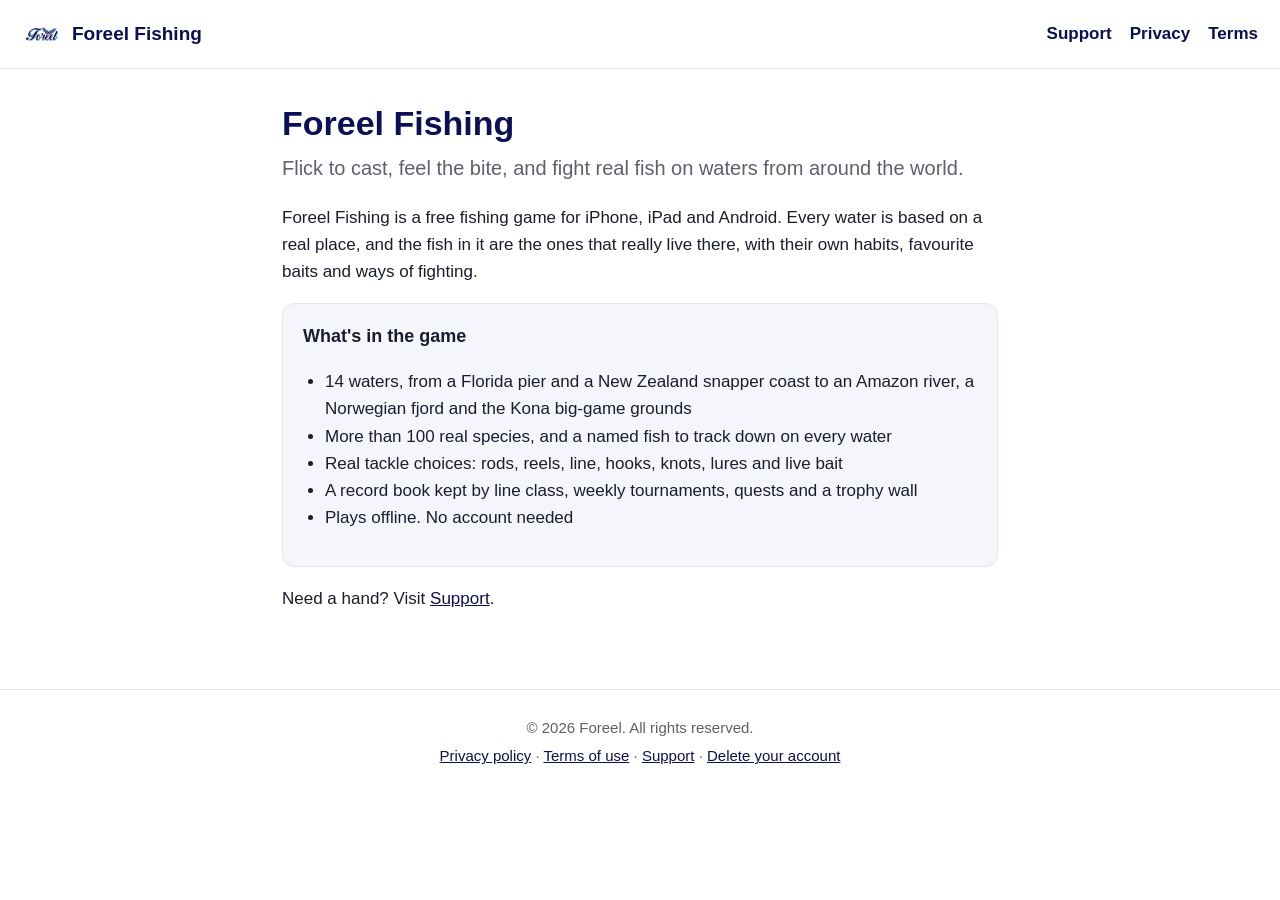
==== index.html @ 27846f2f "Foreel Fishing website: home, support, privacy, terms, account deletion, game config Co-Authored-By:" ====
<!DOCTYPE html>
<html lang="en">
<head>
<meta charset="utf-8">
<meta name="viewport" content="width=device-width, initial-scale=1">
<title>Foreel Fishing</title>
<meta name="description" content="A free fishing game for iPhone, iPad and Android, with real fish on real waters.">
<link rel="icon" href="icon.png">
<link rel="stylesheet" href="style.css">
</head>
<body>
<header>
  <a class="brand" href="index.html"><img src="icon.png" alt="" width="40" height="40">Foreel Fishing</a>
  <nav><a href="support.html">Support</a><a href="privacy.html">Privacy</a><a href="terms.html">Terms</a></nav>
</header>
<main>
<h1>Foreel Fishing</h1>
<p class="lead">Flick to cast, feel the bite, and fight real fish on waters from around the world.</p>
<p>Foreel Fishing is a free fishing game for iPhone, iPad and Android. Every water is based on a real place, and the
fish in it are the ones that really live there, with their own habits, favourite baits and ways of fighting.</p>
<div class="card">
<h3>What's in the game</h3>
<ul>
<li>14 waters, from a Florida pier and a New Zealand snapper coast to an Amazon river, a Norwegian fjord and the Kona big-game grounds</li>
<li>More than 100 real species, and a named fish to track down on every water</li>
<li>Real tackle choices: rods, reels, line, hooks, knots, lures and live bait</li>
<li>A record book kept by line class, weekly tournaments, quests and a trophy wall</li>
<li>Plays offline. No account needed</li>
</ul>
</div>
<p>Need a hand? Visit <a href="support.html">Support</a>.</p>

</main>
<footer>
  <p>&copy; 2026 Foreel. All rights reserved.</p>
  <p><a href="privacy.html">Privacy policy</a> &middot; <a href="terms.html">Terms of use</a> &middot; <a href="support.html">Support</a> &middot; <a href="delete-account.html">Delete your account</a></p>
</footer>
</body>
</html>
---- style.css ----
:root { --navy: #0b0f53; --ink: #1a1d2e; --muted: #5b6072; --line: #e3e5ee; --wash: #f5f6fb; }
* { box-sizing: border-box; }
body { margin: 0; font: 17px/1.6 -apple-system, "Segoe UI", Roboto, Helvetica, Arial, sans-serif; color: var(--ink); background: #fff; }
header { display: flex; flex-wrap: wrap; align-items: center; justify-content: space-between; gap: 12px; padding: 14px 22px; border-bottom: 1px solid var(--line); }
.brand { display: flex; align-items: center; gap: 10px; font-weight: 700; font-size: 19px; color: var(--navy); text-decoration: none; }
.brand img { border-radius: 9px; }
nav a { margin-left: 18px; color: var(--navy); text-decoration: none; font-weight: 600; }
nav a:first-child { margin-left: 0; }
main { max-width: 760px; margin: 0 auto; padding: 34px 22px 60px; }
h1 { font-size: 34px; line-height: 1.2; color: var(--navy); margin: 0 0 8px; }
h2 { font-size: 22px; color: var(--navy); margin: 34px 0 8px; }
h3 { font-size: 18px; margin: 22px 0 4px; }
p, li { color: var(--ink); }
.lead { font-size: 20px; color: var(--muted); margin-top: 0; }
.note { color: var(--muted); font-size: 15px; }
.card { background: var(--wash); border: 1px solid var(--line); border-radius: 12px; padding: 18px 20px; margin: 18px 0; }
.card h3 { margin-top: 0; }
ul { padding-left: 22px; }
a { color: var(--navy); }
table { border-collapse: collapse; width: 100%; margin: 12px 0; font-size: 16px; }
th, td { text-align: left; vertical-align: top; padding: 9px 10px; border-bottom: 1px solid var(--line); }
th { color: var(--navy); }
footer { border-top: 1px solid var(--line); padding: 22px; text-align: center; color: var(--muted); font-size: 15px; }
footer p { margin: 4px 0; color: var(--muted); }
@media (max-width: 520px) { h1 { font-size: 28px; } nav a { margin-left: 12px; } }
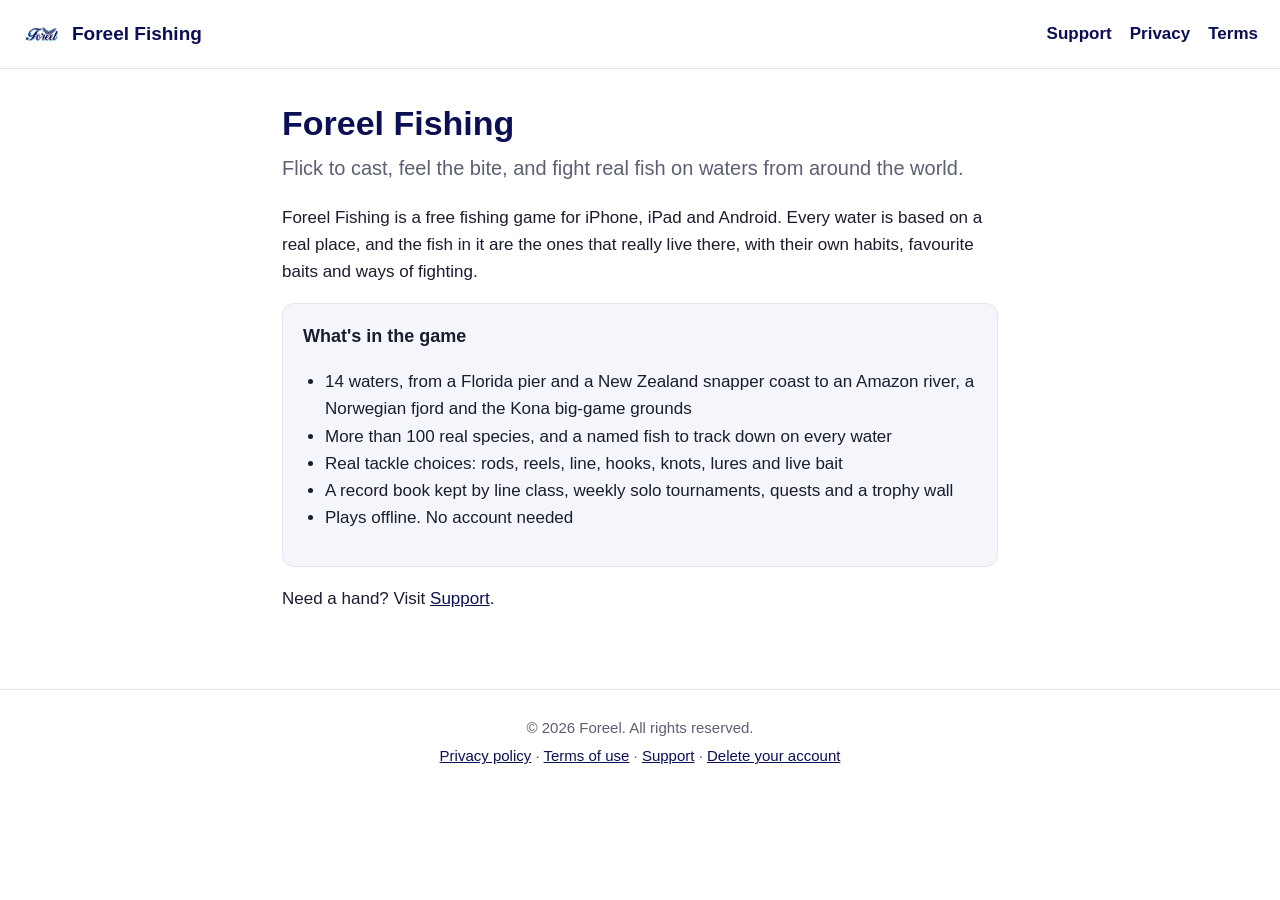
==== commit f833552f: "Legal pages update: ACL-safe terms, Apple EULA terms, GDPR/OAIC privacy details, young-player mode w" ====
--- a/index.html
+++ b/index.html
@@ -24,7 +24,7 @@
 <li>14 waters, from a Florida pier and a New Zealand snapper coast to an Amazon river, a Norwegian fjord and the Kona big-game grounds</li>
 <li>More than 100 real species, and a named fish to track down on every water</li>
 <li>Real tackle choices: rods, reels, line, hooks, knots, lures and live bait</li>
-<li>A record book kept by line class, weekly tournaments, quests and a trophy wall</li>
+<li>A record book kept by line class, weekly solo tournaments, quests and a trophy wall</li>
 <li>Plays offline. No account needed</li>
 </ul>
 </div>
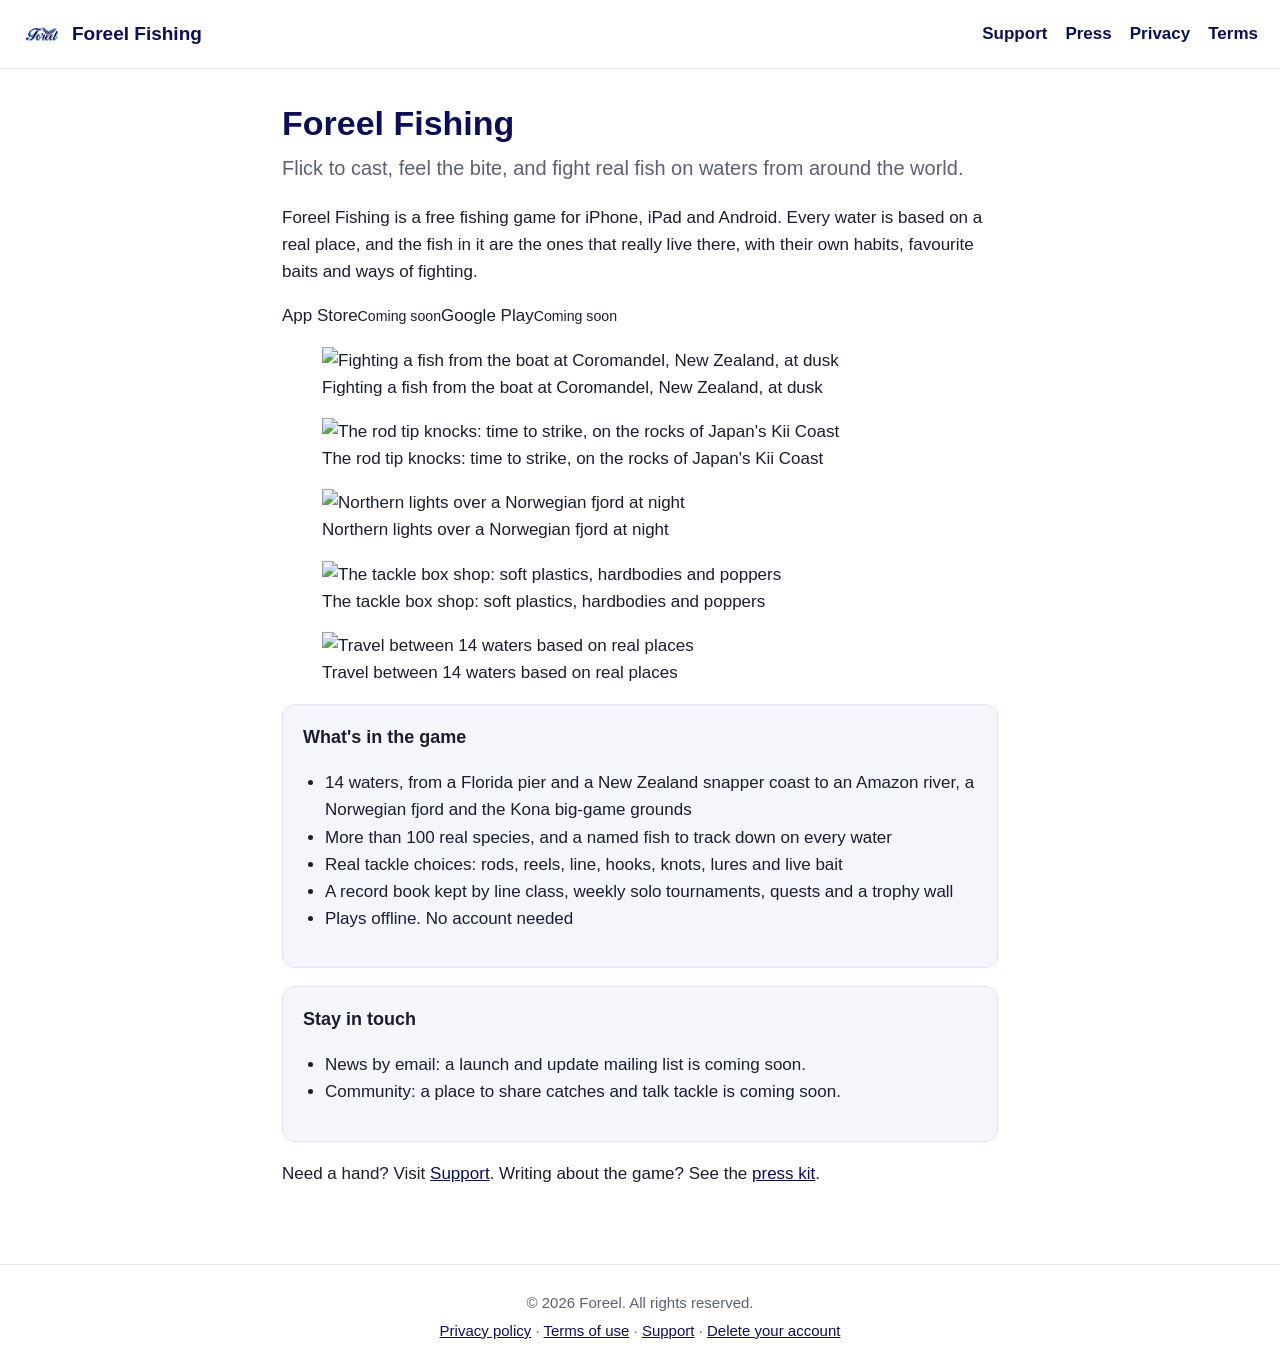
==== commit d44fb761: "Privacy policy: disclose opt-in gameplay statistics via Unity Gaming Services Analytics (16+, consen" ====
--- a/index.html
+++ b/index.html
@@ -11,13 +11,15 @@
 <body>
 <header>
   <a class="brand" href="index.html"><img src="icon.png" alt="" width="40" height="40">Foreel Fishing</a>
-  <nav><a href="support.html">Support</a><a href="privacy.html">Privacy</a><a href="terms.html">Terms</a></nav>
+  <nav><a href="support.html">Support</a><a href="press.html">Press</a><a href="privacy.html">Privacy</a><a href="terms.html">Terms</a></nav>
 </header>
 <main>
 <h1>Foreel Fishing</h1>
 <p class="lead">Flick to cast, feel the bite, and fight real fish on waters from around the world.</p>
 <p>Foreel Fishing is a free fishing game for iPhone, iPad and Android. Every water is based on a real place, and the
 fish in it are the ones that really live there, with their own habits, favourite baits and ways of fighting.</p>
+<div class="stores"><span class="store soon">App Store<small>Coming soon</small></span><span class="store soon">Google Play<small>Coming soon</small></span></div>
+<div class="shots"><figure><img src="img/shot_01.jpg" alt="Fighting a fish from the boat at Coromandel, New Zealand, at dusk" width="200" loading="lazy"><figcaption>Fighting a fish from the boat at Coromandel, New Zealand, at dusk</figcaption></figure><figure><img src="img/shot_02.jpg" alt="The rod tip knocks: time to strike, on the rocks of Japan's Kii Coast" width="200" loading="lazy"><figcaption>The rod tip knocks: time to strike, on the rocks of Japan's Kii Coast</figcaption></figure><figure><img src="img/shot_03.jpg" alt="Northern lights over a Norwegian fjord at night" width="200" loading="lazy"><figcaption>Northern lights over a Norwegian fjord at night</figcaption></figure><figure><img src="img/shot_04.jpg" alt="The tackle box shop: soft plastics, hardbodies and poppers" width="200" loading="lazy"><figcaption>The tackle box shop: soft plastics, hardbodies and poppers</figcaption></figure><figure><img src="img/shot_05.jpg" alt="Travel between 14 waters based on real places" width="200" loading="lazy"><figcaption>Travel between 14 waters based on real places</figcaption></figure></div>
 <div class="card">
 <h3>What's in the game</h3>
 <ul>
@@ -28,7 +30,14 @@
 <li>Plays offline. No account needed</li>
 </ul>
 </div>
-<p>Need a hand? Visit <a href="support.html">Support</a>.</p>
+<div class="card">
+<h3>Stay in touch</h3>
+<ul>
+<li>News by email: a launch and update mailing list is coming soon.</li>
+<li>Community: a place to share catches and talk tackle is coming soon.</li>
+</ul>
+</div>
+<p>Need a hand? Visit <a href="support.html">Support</a>. Writing about the game? See the <a href="press.html">press kit</a>.</p>
 
 </main>
 <footer>
